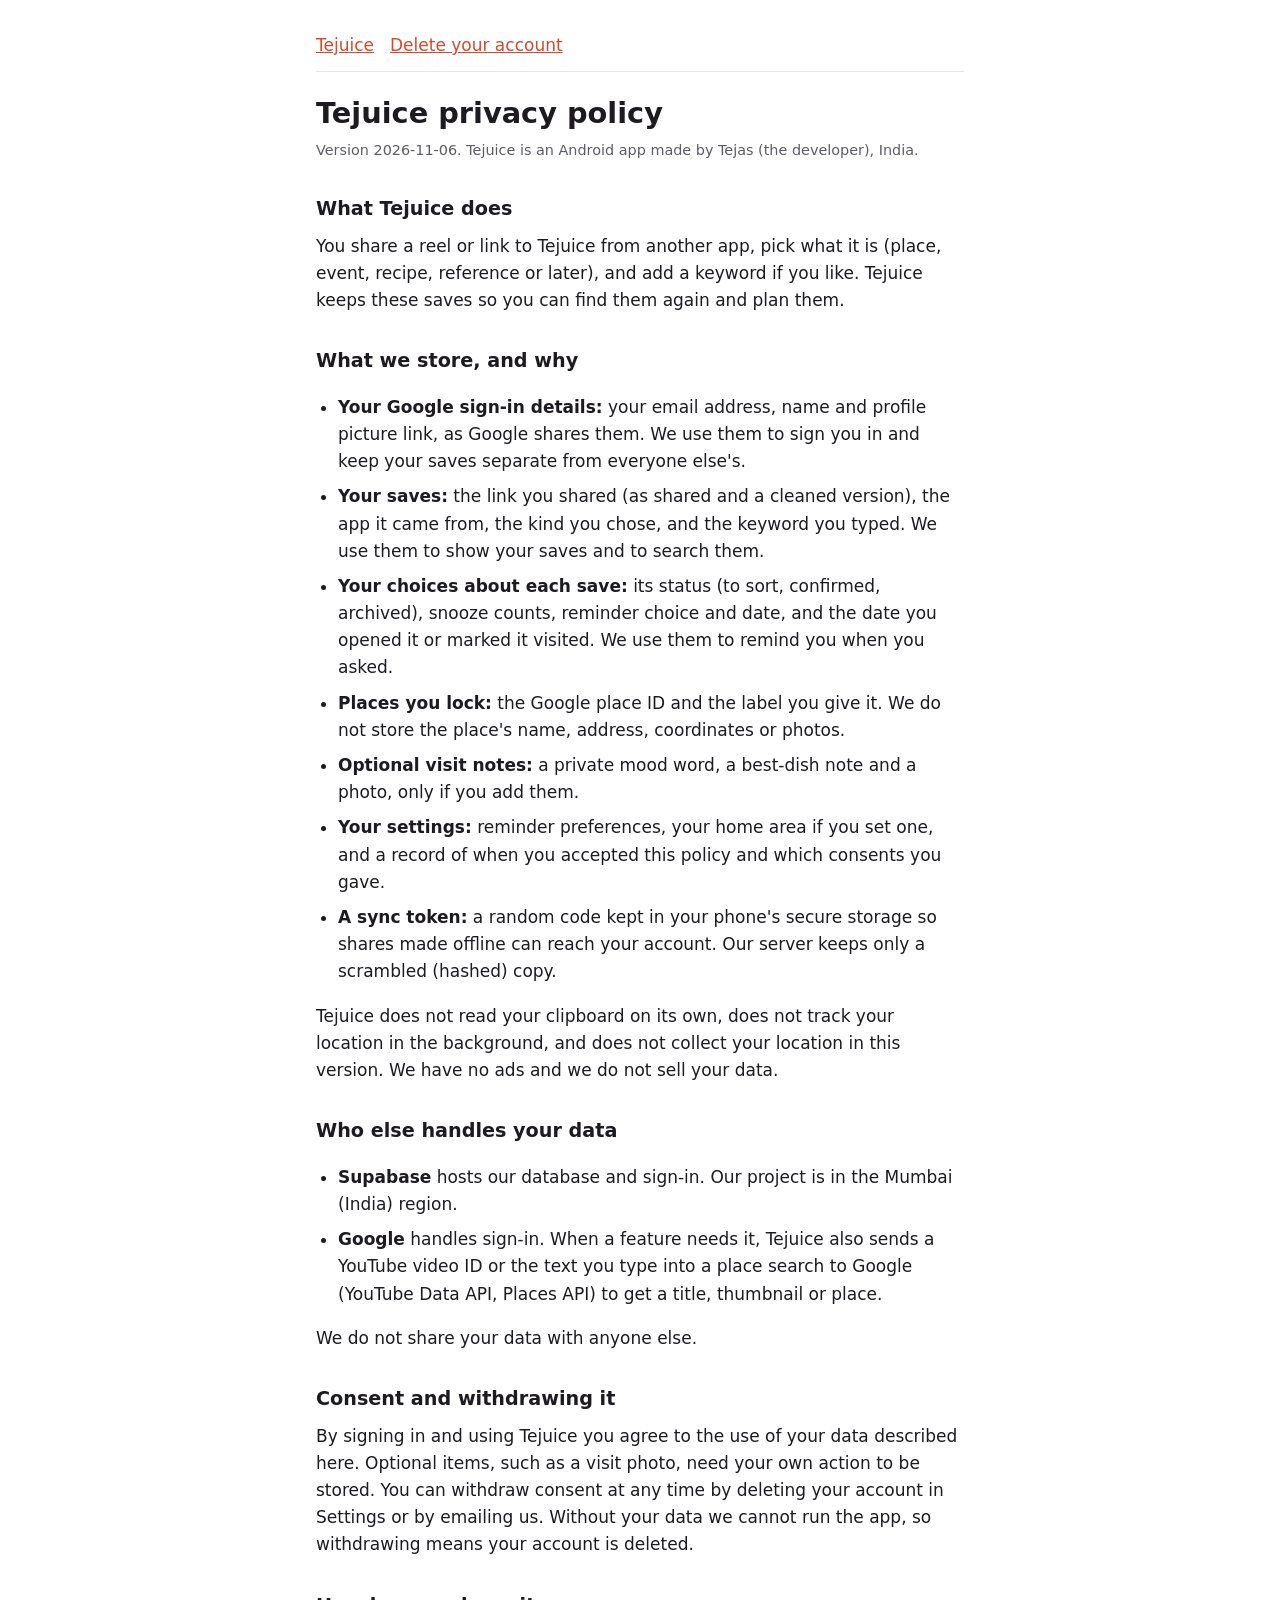
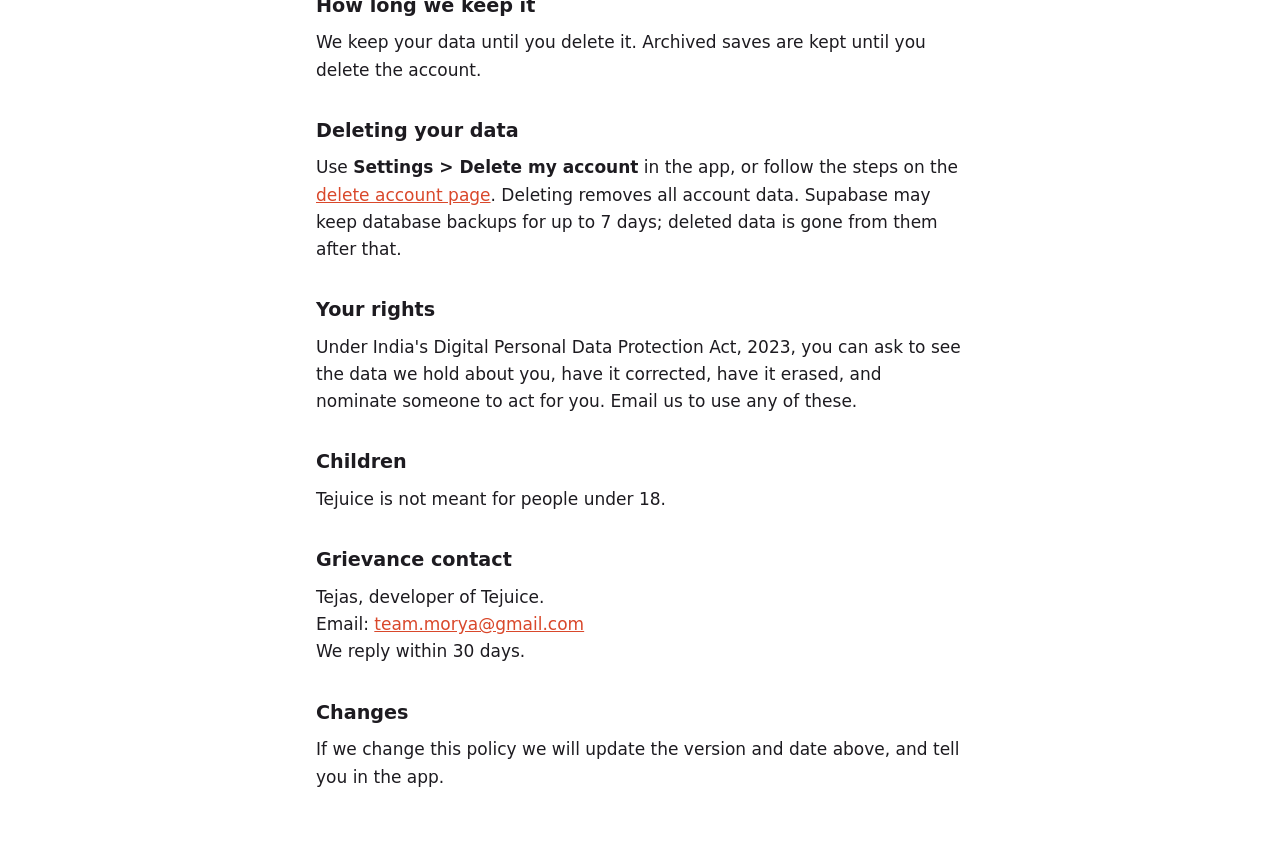
==== privacy.html @ cef7550d "Add privacy policy and delete-account pages Co-Authored-By: Claude Sonnet 5.5 <noreply@anthropic.com" ====
<!doctype html>
<html lang="en">
<head>
<meta charset="utf-8">
<meta name="viewport" content="width=device-width, initial-scale=1">
<title>Tejuice privacy policy</title>
<link rel="stylesheet" href="style.css">
</head>
<body>
<main>
  <nav><a href="index.html">Tejuice</a><a href="delete-account.html">Delete your account</a></nav>
  <h1>Tejuice privacy policy</h1>
  <p class="muted">Version 2026-11-06. Tejuice is an Android app made by Tejas (the developer), India.</p>

  <h2>What Tejuice does</h2>
  <p>You share a reel or link to Tejuice from another app, pick what it is (place, event, recipe, reference or later), and add a keyword if you like. Tejuice keeps these saves so you can find them again and plan them.</p>

  <h2>What we store, and why</h2>
  <ul>
    <li><strong>Your Google sign-in details:</strong> your email address, name and profile picture link, as Google shares them. We use them to sign you in and keep your saves separate from everyone else's.</li>
    <li><strong>Your saves:</strong> the link you shared (as shared and a cleaned version), the app it came from, the kind you chose, and the keyword you typed. We use them to show your saves and to search them.</li>
    <li><strong>Your choices about each save:</strong> its status (to sort, confirmed, archived), snooze counts, reminder choice and date, and the date you opened it or marked it visited. We use them to remind you when you asked.</li>
    <li><strong>Places you lock:</strong> the Google place ID and the label you give it. We do not store the place's name, address, coordinates or photos.</li>
    <li><strong>Optional visit notes:</strong> a private mood word, a best-dish note and a photo, only if you add them.</li>
    <li><strong>Your settings:</strong> reminder preferences, your home area if you set one, and a record of when you accepted this policy and which consents you gave.</li>
    <li><strong>A sync token:</strong> a random code kept in your phone's secure storage so shares made offline can reach your account. Our server keeps only a scrambled (hashed) copy.</li>
  </ul>
  <p>Tejuice does not read your clipboard on its own, does not track your location in the background, and does not collect your location in this version. We have no ads and we do not sell your data.</p>

  <h2>Who else handles your data</h2>
  <ul>
    <li><strong>Supabase</strong> hosts our database and sign-in. Our project is in the Mumbai (India) region.</li>
    <li><strong>Google</strong> handles sign-in. When a feature needs it, Tejuice also sends a YouTube video ID or the text you type into a place search to Google (YouTube Data API, Places API) to get a title, thumbnail or place.</li>
  </ul>
  <p>We do not share your data with anyone else.</p>

  <h2>Consent and withdrawing it</h2>
  <p>By signing in and using Tejuice you agree to the use of your data described here. Optional items, such as a visit photo, need your own action to be stored. You can withdraw consent at any time by deleting your account in Settings or by emailing us. Without your data we cannot run the app, so withdrawing means your account is deleted.</p>

  <h2>How long we keep it</h2>
  <p>We keep your data until you delete it. Archived saves are kept until you delete the account.</p>

  <h2>Deleting your data</h2>
  <p>Use <strong>Settings &gt; Delete my account</strong> in the app, or follow the steps on the <a href="delete-account.html">delete account page</a>. Deleting removes all account data. Supabase may keep database backups for up to 7 days; deleted data is gone from them after that.</p>

  <h2>Your rights</h2>
  <p>Under India's Digital Personal Data Protection Act, 2023, you can ask to see the data we hold about you, have it corrected, have it erased, and nominate someone to act for you. Email us to use any of these.</p>

  <h2>Children</h2>
  <p>Tejuice is not meant for people under 18.</p>

  <h2>Grievance contact</h2>
  <p>Tejas, developer of Tejuice.<br>Email: <a href="mailto:team.morya@gmail.com">team.morya@gmail.com</a><br>We reply within 30 days.</p>

  <h2>Changes</h2>
  <p>If we change this policy we will update the version and date above, and tell you in the app.</p>
</main>
</body>
</html>
---- style.css ----
:root { --bg: #ffffff; --text: #1d1b20; --muted: #5f5b66; --accent: #d9482b; --line: #e6e3ea; }
@media (prefers-color-scheme: dark) {
  :root { --bg: #14121a; --text: #f2eff7; --muted: #aaa4b5; --accent: #ff7a59; --line: #2c2936; }
}
* { box-sizing: border-box; }
body { margin: 0; background: var(--bg); color: var(--text); font: 17px/1.6 system-ui, -apple-system, "Segoe UI", Roboto, sans-serif; }
main { max-width: 680px; margin: 0 auto; padding: 32px 16px 64px; }
h1 { font-size: 1.8rem; line-height: 1.2; margin: 0 0 8px; }
h2 { font-size: 1.2rem; margin: 32px 0 8px; }
p, li { margin: 8px 0; }
ul, ol { padding-left: 22px; }
a { color: var(--accent); }
.muted { color: var(--muted); font-size: 0.9rem; }
nav { display: flex; gap: 16px; flex-wrap: wrap; margin-bottom: 24px; padding-bottom: 12px; border-bottom: 1px solid var(--line); }
.button { display: inline-block; margin: 12px 0; padding: 12px 20px; border-radius: 999px; background: var(--accent); color: #fff; text-decoration: none; font-weight: 600; }
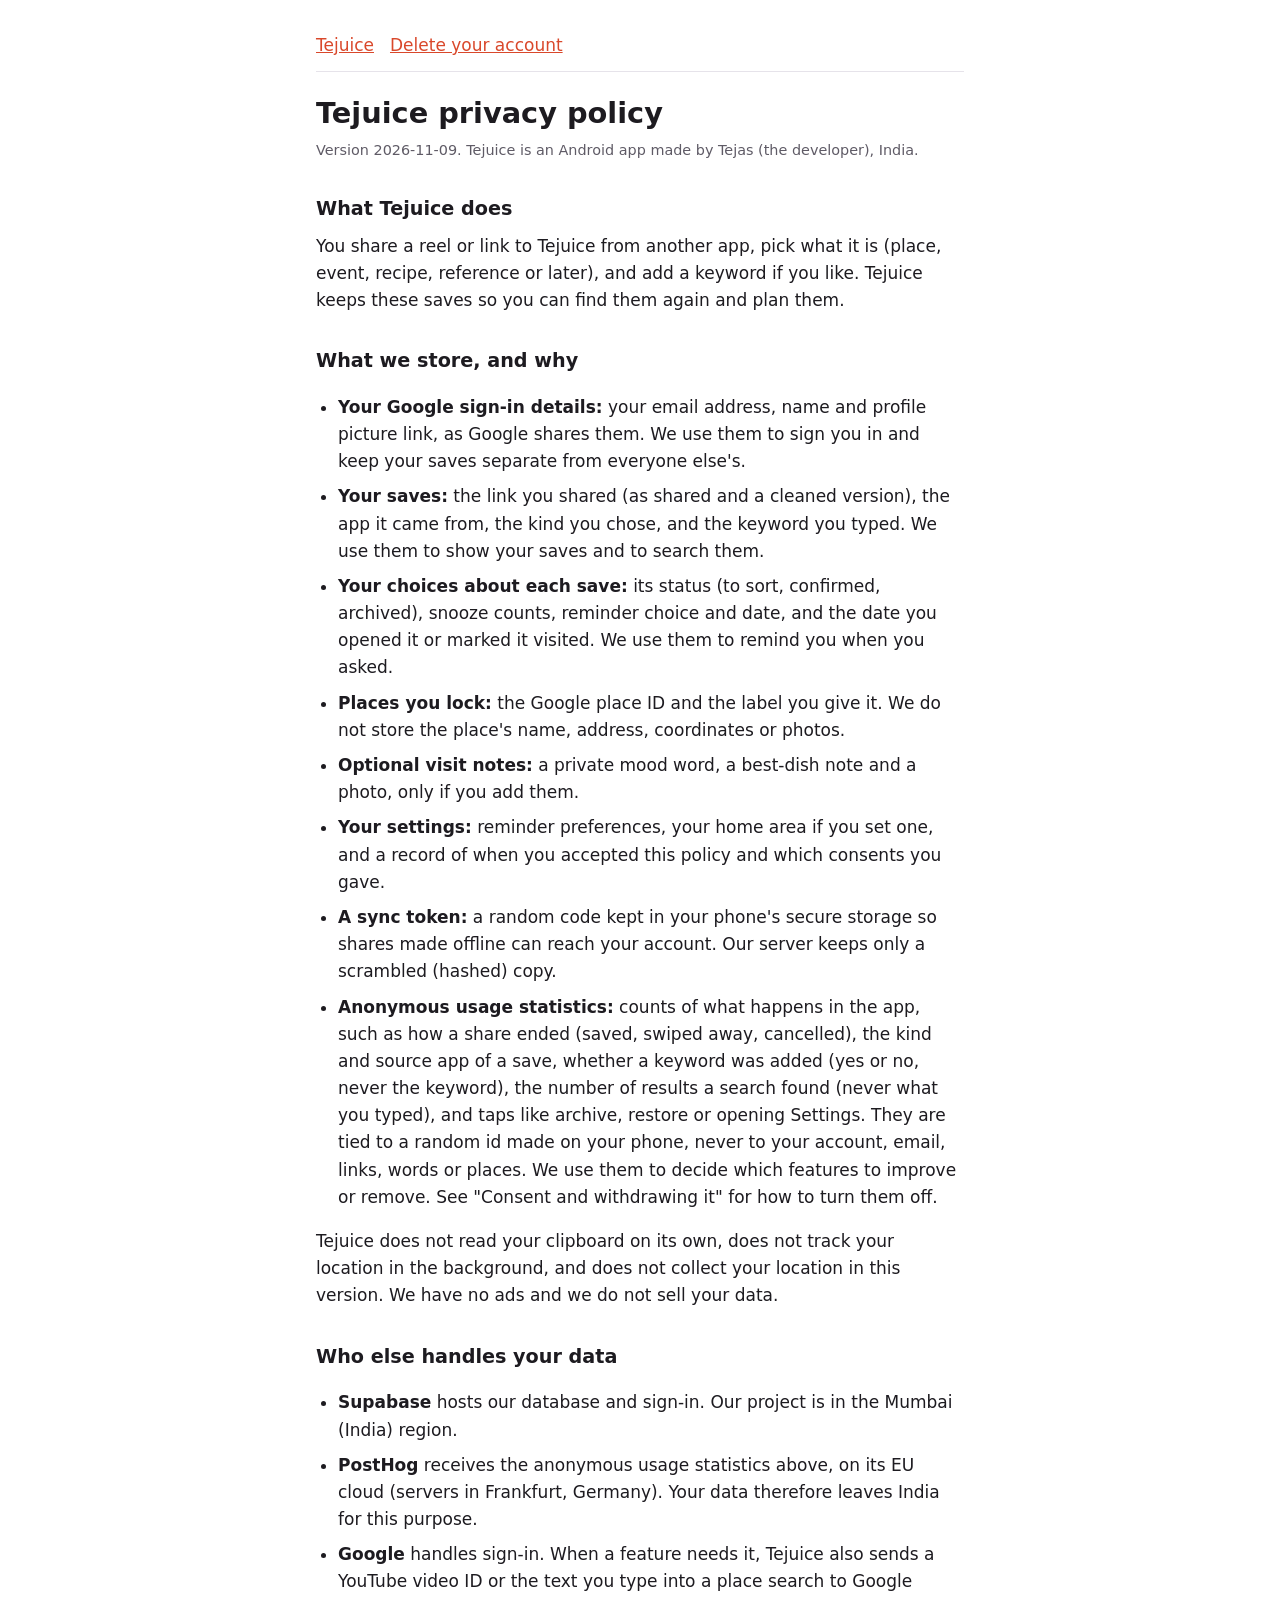
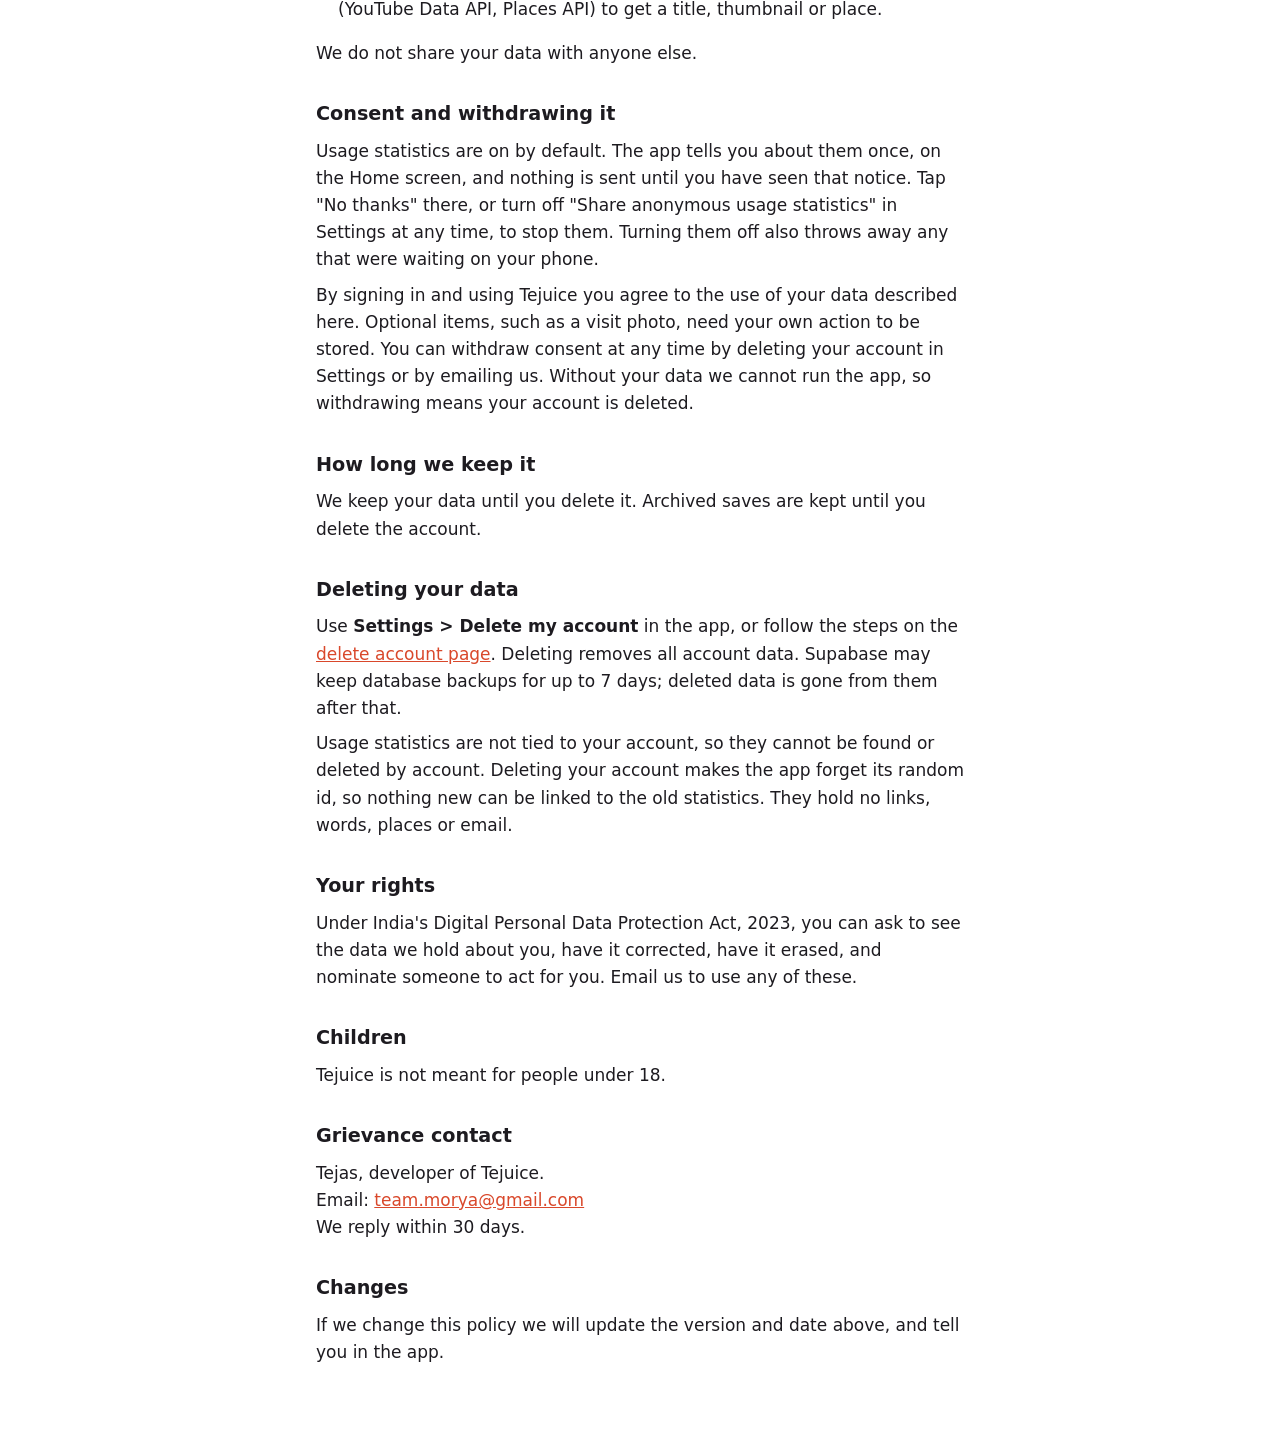
==== commit a140d9f0: "Privacy policy 2026-11-09: usage statistics with PostHog (EU), default-on notice and Settings switch" ====
--- a/privacy.html
+++ b/privacy.html
@@ -10,7 +10,7 @@
 <main>
   <nav><a href="index.html">Tejuice</a><a href="delete-account.html">Delete your account</a></nav>
   <h1>Tejuice privacy policy</h1>
-  <p class="muted">Version 2026-11-06. Tejuice is an Android app made by Tejas (the developer), India.</p>
+  <p class="muted">Version 2026-11-09. Tejuice is an Android app made by Tejas (the developer), India.</p>
 
   <h2>What Tejuice does</h2>
   <p>You share a reel or link to Tejuice from another app, pick what it is (place, event, recipe, reference or later), and add a keyword if you like. Tejuice keeps these saves so you can find them again and plan them.</p>
@@ -24,17 +24,20 @@
     <li><strong>Optional visit notes:</strong> a private mood word, a best-dish note and a photo, only if you add them.</li>
     <li><strong>Your settings:</strong> reminder preferences, your home area if you set one, and a record of when you accepted this policy and which consents you gave.</li>
     <li><strong>A sync token:</strong> a random code kept in your phone's secure storage so shares made offline can reach your account. Our server keeps only a scrambled (hashed) copy.</li>
+    <li><strong>Anonymous usage statistics:</strong> counts of what happens in the app, such as how a share ended (saved, swiped away, cancelled), the kind and source app of a save, whether a keyword was added (yes or no, never the keyword), the number of results a search found (never what you typed), and taps like archive, restore or opening Settings. They are tied to a random id made on your phone, never to your account, email, links, words or places. We use them to decide which features to improve or remove. See "Consent and withdrawing it" for how to turn them off.</li>
   </ul>
   <p>Tejuice does not read your clipboard on its own, does not track your location in the background, and does not collect your location in this version. We have no ads and we do not sell your data.</p>
 
   <h2>Who else handles your data</h2>
   <ul>
     <li><strong>Supabase</strong> hosts our database and sign-in. Our project is in the Mumbai (India) region.</li>
+    <li><strong>PostHog</strong> receives the anonymous usage statistics above, on its EU cloud (servers in Frankfurt, Germany). Your data therefore leaves India for this purpose.</li>
     <li><strong>Google</strong> handles sign-in. When a feature needs it, Tejuice also sends a YouTube video ID or the text you type into a place search to Google (YouTube Data API, Places API) to get a title, thumbnail or place.</li>
   </ul>
   <p>We do not share your data with anyone else.</p>
 
   <h2>Consent and withdrawing it</h2>
+  <p>Usage statistics are on by default. The app tells you about them once, on the Home screen, and nothing is sent until you have seen that notice. Tap "No thanks" there, or turn off "Share anonymous usage statistics" in Settings at any time, to stop them. Turning them off also throws away any that were waiting on your phone.</p>
   <p>By signing in and using Tejuice you agree to the use of your data described here. Optional items, such as a visit photo, need your own action to be stored. You can withdraw consent at any time by deleting your account in Settings or by emailing us. Without your data we cannot run the app, so withdrawing means your account is deleted.</p>
 
   <h2>How long we keep it</h2>
@@ -42,6 +45,7 @@
 
   <h2>Deleting your data</h2>
   <p>Use <strong>Settings &gt; Delete my account</strong> in the app, or follow the steps on the <a href="delete-account.html">delete account page</a>. Deleting removes all account data. Supabase may keep database backups for up to 7 days; deleted data is gone from them after that.</p>
+  <p>Usage statistics are not tied to your account, so they cannot be found or deleted by account. Deleting your account makes the app forget its random id, so nothing new can be linked to the old statistics. They hold no links, words, places or email.</p>
 
   <h2>Your rights</h2>
   <p>Under India's Digital Personal Data Protection Act, 2023, you can ask to see the data we hold about you, have it corrected, have it erased, and nominate someone to act for you. Email us to use any of these.</p>
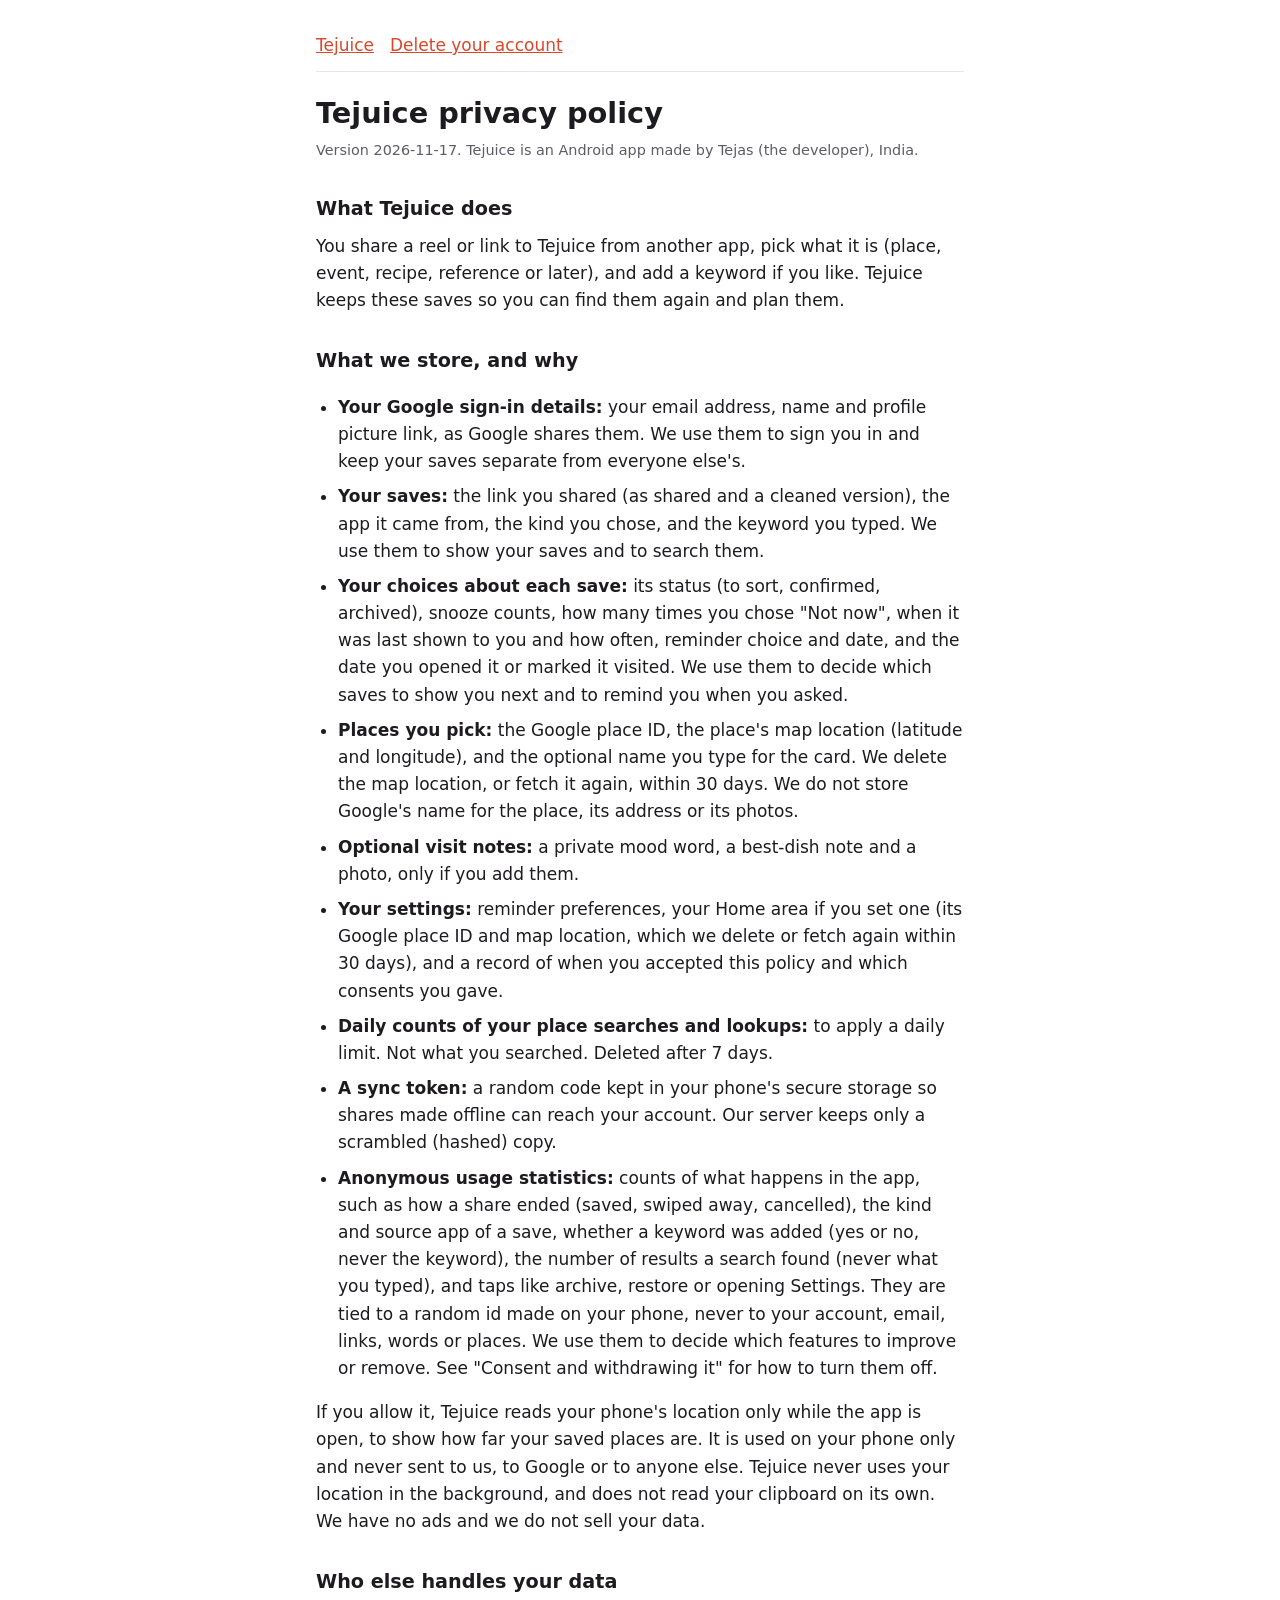
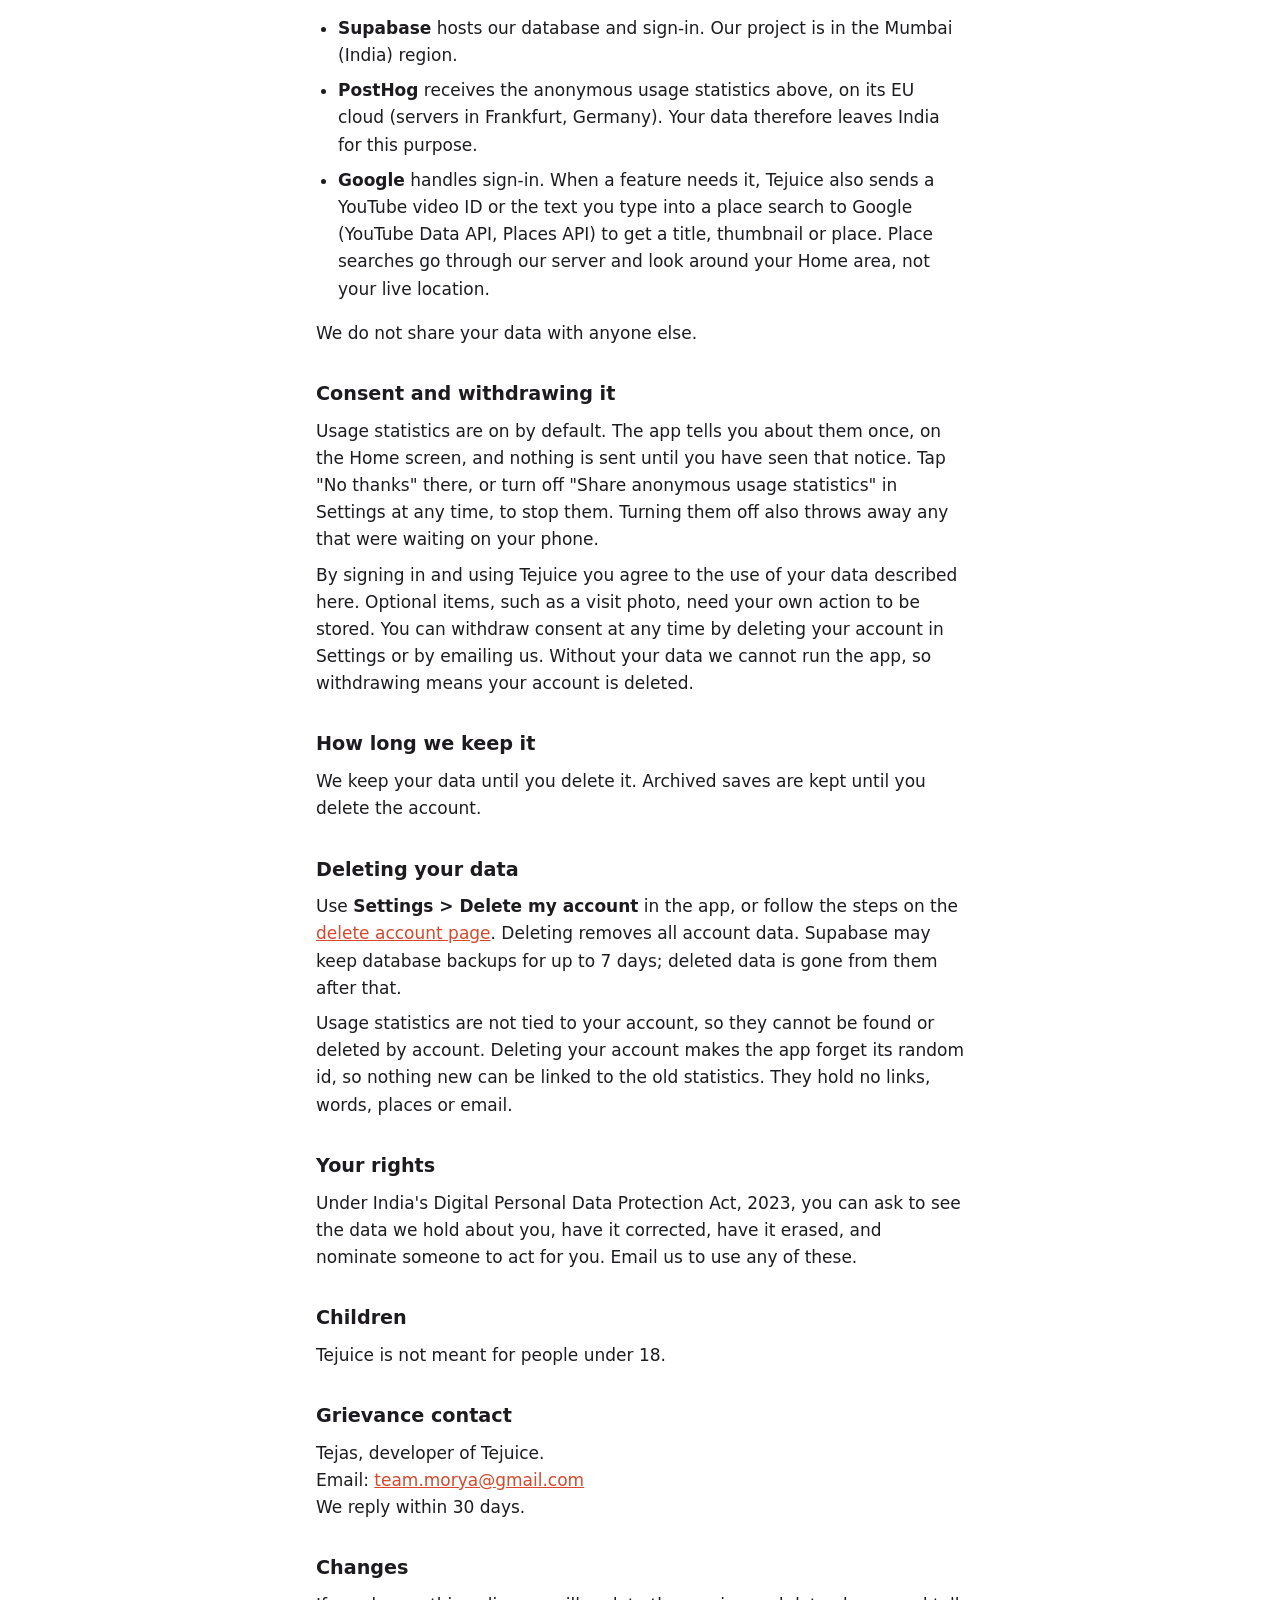
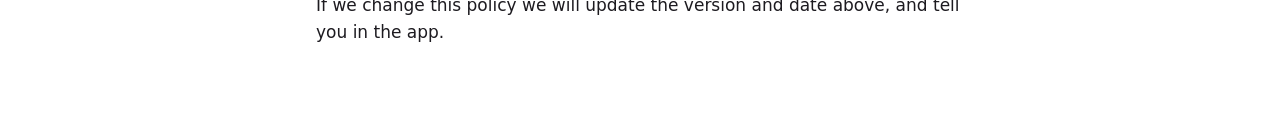
==== commit a25a83af: "Privacy policy 2026-11-17: places with map locations kept up to 30 days, name on card, Home area, lo" ====
--- a/privacy.html
+++ b/privacy.html
@@ -10,7 +10,7 @@
 <main>
   <nav><a href="index.html">Tejuice</a><a href="delete-account.html">Delete your account</a></nav>
   <h1>Tejuice privacy policy</h1>
-  <p class="muted">Version 2026-11-09. Tejuice is an Android app made by Tejas (the developer), India.</p>
+  <p class="muted">Version 2026-11-17. Tejuice is an Android app made by Tejas (the developer), India.</p>
 
   <h2>What Tejuice does</h2>
   <p>You share a reel or link to Tejuice from another app, pick what it is (place, event, recipe, reference or later), and add a keyword if you like. Tejuice keeps these saves so you can find them again and plan them.</p>
@@ -19,20 +19,21 @@
   <ul>
     <li><strong>Your Google sign-in details:</strong> your email address, name and profile picture link, as Google shares them. We use them to sign you in and keep your saves separate from everyone else's.</li>
     <li><strong>Your saves:</strong> the link you shared (as shared and a cleaned version), the app it came from, the kind you chose, and the keyword you typed. We use them to show your saves and to search them.</li>
-    <li><strong>Your choices about each save:</strong> its status (to sort, confirmed, archived), snooze counts, reminder choice and date, and the date you opened it or marked it visited. We use them to remind you when you asked.</li>
-    <li><strong>Places you lock:</strong> the Google place ID and the label you give it. We do not store the place's name, address, coordinates or photos.</li>
+    <li><strong>Your choices about each save:</strong> its status (to sort, confirmed, archived), snooze counts, how many times you chose "Not now", when it was last shown to you and how often, reminder choice and date, and the date you opened it or marked it visited. We use them to decide which saves to show you next and to remind you when you asked.</li>
+    <li><strong>Places you pick:</strong> the Google place ID, the place's map location (latitude and longitude), and the optional name you type for the card. We delete the map location, or fetch it again, within 30 days. We do not store Google's name for the place, its address or its photos.</li>
     <li><strong>Optional visit notes:</strong> a private mood word, a best-dish note and a photo, only if you add them.</li>
-    <li><strong>Your settings:</strong> reminder preferences, your home area if you set one, and a record of when you accepted this policy and which consents you gave.</li>
+    <li><strong>Your settings:</strong> reminder preferences, your Home area if you set one (its Google place ID and map location, which we delete or fetch again within 30 days), and a record of when you accepted this policy and which consents you gave.</li>
+    <li><strong>Daily counts of your place searches and lookups:</strong> to apply a daily limit. Not what you searched. Deleted after 7 days.</li>
     <li><strong>A sync token:</strong> a random code kept in your phone's secure storage so shares made offline can reach your account. Our server keeps only a scrambled (hashed) copy.</li>
     <li><strong>Anonymous usage statistics:</strong> counts of what happens in the app, such as how a share ended (saved, swiped away, cancelled), the kind and source app of a save, whether a keyword was added (yes or no, never the keyword), the number of results a search found (never what you typed), and taps like archive, restore or opening Settings. They are tied to a random id made on your phone, never to your account, email, links, words or places. We use them to decide which features to improve or remove. See "Consent and withdrawing it" for how to turn them off.</li>
   </ul>
-  <p>Tejuice does not read your clipboard on its own, does not track your location in the background, and does not collect your location in this version. We have no ads and we do not sell your data.</p>
+  <p>If you allow it, Tejuice reads your phone's location only while the app is open, to show how far your saved places are. It is used on your phone only and never sent to us, to Google or to anyone else. Tejuice never uses your location in the background, and does not read your clipboard on its own. We have no ads and we do not sell your data.</p>
 
   <h2>Who else handles your data</h2>
   <ul>
     <li><strong>Supabase</strong> hosts our database and sign-in. Our project is in the Mumbai (India) region.</li>
     <li><strong>PostHog</strong> receives the anonymous usage statistics above, on its EU cloud (servers in Frankfurt, Germany). Your data therefore leaves India for this purpose.</li>
-    <li><strong>Google</strong> handles sign-in. When a feature needs it, Tejuice also sends a YouTube video ID or the text you type into a place search to Google (YouTube Data API, Places API) to get a title, thumbnail or place.</li>
+    <li><strong>Google</strong> handles sign-in. When a feature needs it, Tejuice also sends a YouTube video ID or the text you type into a place search to Google (YouTube Data API, Places API) to get a title, thumbnail or place. Place searches go through our server and look around your Home area, not your live location.</li>
   </ul>
   <p>We do not share your data with anyone else.</p>
 
